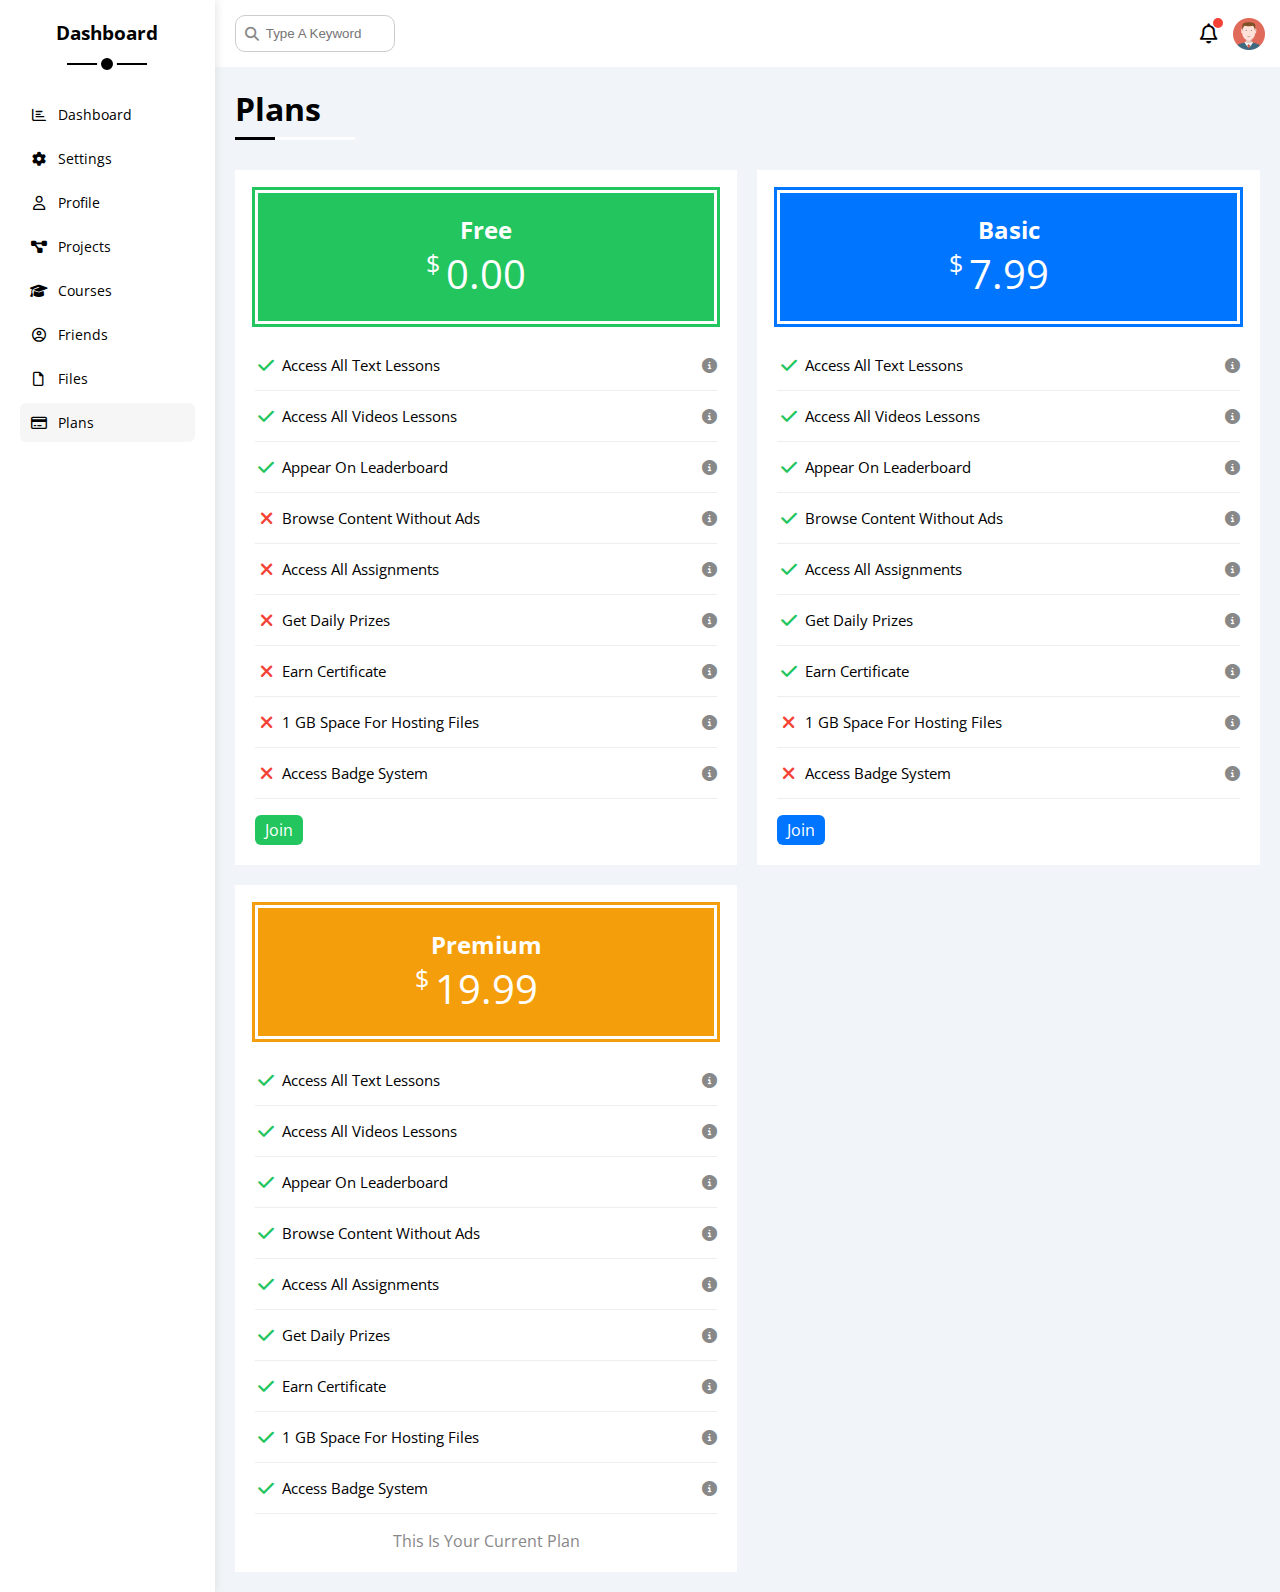
==== plans.html @ 2c880640 "HTML_CSS_JS Dashboard Template" ====
<!DOCTYPE html>
<html lang="en">
  <head>
    <meta charset="UTF-8" />
    <meta http-equiv="X-UA-Compatible" content="IE=edge" />
    <meta name="viewport" content="width=device-width, initial-scale=1.0" />
    <title>Plans</title>
    <link rel="stylesheet" href="css/all.min.css" />
    <link rel="stylesheet" href="css/framework.css" />
    <link rel="stylesheet" href="css/master.css" />
    <link rel="preconnect" href="https://fonts.googleapis.com" />
    <link rel="preconnect" href="https://fonts.gstatic.com" crossorigin />
    <link
      href="https://fonts.googleapis.com/css2?family=Open+Sans:wght@300;500&display=swap"
      rel="stylesheet"
    />
  </head>
  <body>
    <div class="page d-flex">
      <div class="sidebar bg-white p-20 p-relative">
        <h3 class="p-relative txt-c mt-0">Dashboard</h3>
        <ul>
          <li>
            <a
              class="d-flex align-center fs-14 c-black rad-6 p-10"
              href="index.html"
            >
              <i class="fa-regular fa-chart-bar fa-fw"></i>
              <span>Dashboard</span>
            </a>
          </li>
          <li>
            <a
              class="d-flex align-center fs-14 c-black rad-6 p-10"
              href="settings.html"
            >
              <i class="fa-solid fa-gear fa-fw"></i>
              <span>Settings</span>
            </a>
          </li>
          <li>
            <a
              class="d-flex align-center fs-14 c-black rad-6 p-10"
              href="profile.html"
            >
              <i class="fa-regular fa-user fa-fw"></i>
              <span>Profile</span>
            </a>
          </li>
          <li>
            <a
              class="d-flex align-center fs-14 c-black rad-6 p-10"
              href="projects.html"
            >
              <i class="fa-solid fa-diagram-project fa-fw"></i>
              <span>Projects</span>
            </a>
          </li>
          <li>
            <a
              class="d-flex align-center fs-14 c-black rad-6 p-10"
              href="courses.html"
            >
              <i class="fa-solid fa-graduation-cap fa-fw"></i>
              <span>Courses</span>
            </a>
          </li>
          <li>
            <a
              class="d-flex align-center fs-14 c-black rad-6 p-10"
              href="friends.html"
            >
              <i class="fa-regular fa-circle-user fa-fw"></i>
              <span>Friends</span>
            </a>
          </li>
          <li>
            <a
              class="d-flex align-center fs-14 c-black rad-6 p-10"
              href="files.html"
            >
              <i class="fa-regular fa-file fa-fw"></i>
              <span>Files</span>
            </a>
          </li>
          <li>
            <a
              class="active d-flex align-center fs-14 c-black rad-6 p-10"
              href="plans.html"
            >
              <i class="fa-regular fa-credit-card fa-fw"></i>
              <span>Plans</span>
            </a>
          </li>
        </ul>
      </div>
      <div class="content w-full">
        <!-- Start Head -->
        <div class="head bg-white p-15 between-flex">
          <div class="search p-relative">
            <input class="p-10" type="search" placeholder="Type A Keyword" />
          </div>
          <div class="icons d-flex align-center">
            <span class="notification p-relative">
              <i class="fa-regular fa-bell fa-lg"></i>
            </span>
            <img src="imgs/avatar.png" alt="" />
          </div>
        </div>
        <!-- End Head -->
        <h1 class="p-relative">Plans</h1>
        <div class="plans-page d-grid m-20 gap-20">
          <div class="plan green bg-white p-20">
            <div class="top bg-green txt-c p-20">
              <h2 class="m-0 c-white">Free</h2>
              <div class="price c-white"><span>$</span>0.00</div>
            </div>
            <ul>
              <li>
                <i class="fa-solid fa-check fa-fw yes"></i>
                <span>Access All Text Lessons</span>
                <i class="fa-solid fa-circle-info help"></i>
              </li>
              <li>
                <i class="fa-solid fa-check fa-fw yes"></i>
                <span>Access All Videos Lessons</span>
                <i class="fa-solid fa-circle-info help"></i>
              </li>
              <li>
                <i class="fa-solid fa-check fa-fw yes"></i>
                <span>Appear On Leaderboard</span>
                <i class="fa-solid fa-circle-info help"></i>
              </li>
              <li>
                <i class="fa-solid fa-xmark fa-fw"></i>
                <span>Browse Content Without Ads</span>
                <i class="fa-solid fa-circle-info help"></i>
              </li>
              <li>
                <i class="fa-solid fa-xmark fa-fw"></i>
                <span>Access All Assignments</span>
                <i class="fa-solid fa-circle-info help"></i>
              </li>
              <li>
                <i class="fa-solid fa-xmark fa-fw"></i>
                <span>Get Daily Prizes</span>
                <i class="fa-solid fa-circle-info help"></i>
              </li>
              <li>
                <i class="fa-solid fa-xmark fa-fw"></i>
                <span>Earn Certificate</span>
                <i class="fa-solid fa-circle-info help"></i>
              </li>
              <li>
                <i class="fa-solid fa-xmark fa-fw"></i>
                <span>1 GB Space For Hosting Files</span>
                <i class="fa-solid fa-circle-info help"></i>
              </li>
              <li>
                <i class="fa-solid fa-xmark fa-fw"></i>
                <span>Access Badge System</span>
                <i class="fa-solid fa-circle-info help"></i>
              </li>
            </ul>
            <a href="#" class="btn-shape bg-green c-white d-block w-fit"
              >Join</a
            >
          </div>
          <!-- Start Plan -->
          <div class="plan blue bg-white p-20">
            <div class="top bg-blue txt-c p-20">
              <h2 class="m-0 c-white">Basic</h2>
              <div class="price c-white"><span>$</span>7.99</div>
            </div>
            <ul class="list-none p-0">
              <li>
                <i class="fa-solid fa-check fa-fw yes"></i>
                <span>Access All Text Lessons</span>
                <i class="fa-solid fa-circle-info help"></i>
              </li>
              <li>
                <i class="fa-solid fa-check fa-fw yes"></i>
                <span>Access All Videos Lessons</span>
                <i class="fa-solid fa-circle-info help"></i>
              </li>
              <li>
                <i class="fa-solid fa-check fa-fw yes"></i>
                <span>Appear On Leaderboard</span>
                <i class="fa-solid fa-circle-info help"></i>
              </li>
              <li>
                <i class="fa-solid fa-check fa-fw yes"></i>
                <span>Browse Content Without Ads</span>
                <i class="fa-solid fa-circle-info help"></i>
              </li>
              <li>
                <i class="fa-solid fa-check fa-fw yes"></i>
                <span>Access All Assignments</span>
                <i class="fa-solid fa-circle-info help"></i>
              </li>
              <li>
                <i class="fa-solid fa-check fa-fw yes"></i>
                <span>Get Daily Prizes</span>
                <i class="fa-solid fa-circle-info help"></i>
              </li>
              <li>
                <i class="fa-solid fa-check fa-fw yes"></i>
                <span>Earn Certificate</span>
                <i class="fa-solid fa-circle-info help"></i>
              </li>
              <li>
                <i class="fa-solid fa-xmark fa-fw"></i>
                <span>1 GB Space For Hosting Files</span>
                <i class="fa-solid fa-circle-info help"></i>
              </li>
              <li>
                <i class="fa-solid fa-xmark fa-fw"></i>
                <span>Access Badge System</span>
                <i class="fa-solid fa-circle-info help"></i>
              </li>
            </ul>
            <a href="#" class="btn-shape bg-blue c-white d-block w-fit">Join</a>
          </div>
          <!-- End Plan -->
          <!-- Start Plan -->
          <div class="plan orange bg-white p-20">
            <div class="top bg-orange txt-c p-20">
              <h2 class="m-0 c-white">Premium</h2>
              <div class="price c-white"><span>$</span>19.99</div>
            </div>
            <ul class="list-none p-0">
              <li>
                <i class="fa-solid fa-check fa-fw yes"></i>
                <span>Access All Text Lessons</span>
                <i class="fa-solid fa-circle-info help"></i>
              </li>
              <li>
                <i class="fa-solid fa-check fa-fw yes"></i>
                <span>Access All Videos Lessons</span>
                <i class="fa-solid fa-circle-info help"></i>
              </li>
              <li>
                <i class="fa-solid fa-check fa-fw yes"></i>
                <span>Appear On Leaderboard</span>
                <i class="fa-solid fa-circle-info help"></i>
              </li>
              <li>
                <i class="fa-solid fa-check fa-fw yes"></i>
                <span>Browse Content Without Ads</span>
                <i class="fa-solid fa-circle-info help"></i>
              </li>
              <li>
                <i class="fa-solid fa-check fa-fw yes"></i>
                <span>Access All Assignments</span>
                <i class="fa-solid fa-circle-info help"></i>
              </li>
              <li>
                <i class="fa-solid fa-check fa-fw yes"></i>
                <span>Get Daily Prizes</span>
                <i class="fa-solid fa-circle-info help"></i>
              </li>
              <li>
                <i class="fa-solid fa-check fa-fw yes"></i>
                <span>Earn Certificate</span>
                <i class="fa-solid fa-circle-info help"></i>
              </li>
              <li>
                <i class="fa-solid fa-check fa-fw yes"></i>
                <span>1 GB Space For Hosting Files</span>
                <i class="fa-solid fa-circle-info help"></i>
              </li>
              <li>
                <i class="fa-solid fa-check fa-fw yes"></i>
                <span>Access Badge System</span>
                <i class="fa-solid fa-circle-info help"></i>
              </li>
            </ul>
            <p class="c-grey m-0 txt-c">This Is Your Current Plan</p>
          </div>
          <!-- End Plan -->
        </div>
      </div>
    </div>
  </body>
</html>
---- css/framework.css ----
:root {
  --blue-color: #0075ff;
  --blue-alt-color: #0d69d5;
  --orange-color: #f59e0b;
  --green-color: #22c55e;
  --red-color: #f44336;
  --grey-color: #888;
}
/* Start Box */
.d-flex {
  display: flex;
}
.f-wrap {
  flex-wrap: wrap;
}
.align-center {
  align-items: center;
}
.space-between {
  justify-content: space-between;
}
.d-grid {
  display: grid;
}
.gap-20 {
  gap: 20px;
}
.d-block {
  display: block;
}
@media (max-width: 767px) {
  .block-mobile {
    display: block;
  }
  .hide-mobile {
    display: none;
  }
}
/* End Box */
/* Start Padding + Margin */
.p-10 {
  padding: 10px;
}
.p-15 {
  padding: 15px;
}
.p-20 {
  padding: 20px;
}
.pt-10 {
  padding-top: 10px;
}
.pt-15 {
  padding-top: 15px;
}
.pt-20 {
  padding-top: 20px;
}
.pb-10 {
  padding-bottom: 10px;
}
.pb-15 {
  padding-bottom: 15px;
}
.pb-20 {
  padding-bottom: 20px;
}
.pl-15 {
  padding-left: 15px;
}
.m-0 {
  margin: 0;
}
.m-15 {
  margin: 15px;
}
.m-20 {
  margin: 20px;
}
.mt-0 {
  margin-top: 0;
}
.mt-5 {
  margin-top: 5px;
}
.mt-10 {
  margin-top: 10px;
}
.mt-15 {
  margin-top: 15px;
}
.mt-20 {
  margin-top: 20px;
}
.mt-25 {
  margin-top: 25px;
}
.mr-10 {
  margin-right: 10px;
}
.mr-15 {
  margin-right: 15px;
}
.mb-5 {
  margin-bottom: 5px;
}
.mb-10 {
  margin-bottom: 10px;
}
.mb-15 {
  margin-bottom: 15px;
}
.mb-20 {
  margin-bottom: 20px;
}
.mb-25 {
  margin-bottom: 25px;
}
/* End Padding + Margin */
/* Start Color */
.c-black {
  color: black;
}
.c-white {
  color: white;
}
.c-grey {
  color: var(--grey-color);
}
.c-red {
  color: var(--red-color);
}
.c-green {
  color: var(--green-color);
}
.c-blue {
  color: var(--blue-color);
}
.c-orange {
  color: var(--orange-color);
}
.bg-red {
  background-color: var(--red-color);
}
.bg-green {
  background-color: var(--green-color);
}
.bg-blue {
  background-color: var(--blue-color);
}
.bg-orange {
  background-color: var(--orange-color);
}
.bg-white {
  background-color: white;
}
.bg-eee {
  background-color: #eee;
}
/* End Color */
/* Start Position */
.p-relative {
  position: relative;
}
.p-absolute {
  position: absolute;
}
/* End Position */
/* Start Font */
.txt-c {
  text-align: center;
}
.fs-13 {
  font-size: 13px;
}
.fs-14 {
  font-size: 14px;
}
.fs-15 {
  font-size: 15px;
}
.fs-25 {
  font-size: 25px;
}
.fw-bold {
  font-weight: bold;
}
@media (max-width: 767px) {
  .txt-c-mobile {
    text-align: center;
  }
}
/* End Font */
/* Start Border */
.rad-6 {
  border-radius: 6px;
}
.rad-10 {
  border-radius: 10px;
}
.rad-half {
  border-radius: 50%;
}
.b-none {
  border: none;
}
.border-ccc {
  border: 1px solid #ccc;
}
.border-eee {
  border: 1px solid #eee;
}

/* End Border */
/* Start Width + Height */
.w-full {
  width: 100%;
}
.w-100 {
  width: 100px;
}
.w-fit {
  width: fit-content;
}
.h-full {
  height: 100%;
}
.h-100 {
  height: 100px;
}
/* End Width + Height */
/* Start Components */
.center-flex {
  display: flex;
  align-items: center;
  justify-content: center;
}
.between-flex {
  display: flex;
  align-items: center;
  justify-content: space-between;
}
.btn-shape {
  padding: 4px 10px;
  border-radius: 6px;
}
/* End Components */
---- css/master.css ----
:root {
  --blue-color: #0075ff;
  --blue-alt-color: #0d69d5;
  --orange-color: #f59e0b;
  --green-color: #22c55e;
  --red-color: #f44336;
  --grey-color: #888;
}
* {
  box-sizing: border-box;
}
body {
  font-family: "Open Sans", sans-serif;
  margin: 0;
}
*:focus {
  outline: none;
}
a {
  text-decoration: none;
}
ul {
  list-style: none;
  padding: 0;
}
::-webkit-scrollbar {
  width: 15px;
}
::-webkit-scrollbar-track {
  background-color: white;
}
::-webkit-scrollbar-thumb {
  background-color: var(--blue-color);
}
::-webkit-scrollbar-thumb:hover {
  background-color: var(--blue-alt-color);
}
.page {
  background-color: #f1f5f9;
  min-height: 100vh;
}
/* Start Sidebar */
.sidebar {
  width: 250px;
  box-shadow: 0 0 10px #ddd;
}
.sidebar > h3 {
  margin-bottom: 50px;
}
.sidebar > h3::before,
.sidebar > h3::after {
  content: "";
  background-color: black;
  transform: translateX(-50%);
  position: absolute;
  left: 50%;
}
.sidebar > h3::before {
  width: 80px;
  height: 2px;
  bottom: -20px;
}
.sidebar > h3::after {
  bottom: -29px;
  width: 12px;
  height: 12px;
  border-radius: 50%;
  border: 4px solid white;
}
.sidebar ul li a {
  transition: 0.3s;
  margin-bottom: 5px;
}
.sidebar ul li a:hover,
.sidebar ul li a.active {
  background-color: #f6f6f6;
}
.sidebar ul li a span {
  font-size: 14px;
  margin-left: 10px;
}
@media (max-width: 767px) {
  .sidebar {
    width: 58px;
    padding: 10px;
  }
  .sidebar > h3 {
    font-size: 13px;
    margin-bottom: 15px;
  }
  .sidebar > h3::before,
  .sidebar > h3::after {
    display: none;
  }
  .sidebar ul li a span {
    display: none;
  }
}
/* End Sidebar */
/* Start Content */
.content {
  overflow: hidden;
}
.head .search::before {
  font-family: var(--fa-style-family-classic);
  content: "\f002";
  font-weight: 900;
  position: absolute;
  left: 15px;
  top: 50%;
  transform: translateY(-50%);
  font-size: 14px;
  color: var(--grey-color);
}
.head .search input {
  border: 1px solid #ccc;
  border-radius: 10px;
  margin-left: 5px;
  padding-left: 30px;
  width: 160px;
  transition: width 0.3s;
}
.head .search input:focus {
  width: 200px;
}
.head .search input:focus::placeholder {
  opacity: 0;
}
.head .icons .notification::before {
  content: "";
  position: absolute;
  width: 10px;
  height: 10px;
  background-color: var(--red-color);
  border-radius: 50%;
  right: -5px;
  top: -5px;
}
.head .icons img {
  width: 32px;
  height: 32px;
  margin-left: 15px;
}
.page h1 {
  margin: 20px 20px 40px;
}
.page h1::before,
.page h1::after {
  content: "";
  height: 3px;
  position: absolute;
  bottom: -10px;
  left: 0;
}
.page h1::before {
  background-color: white;
  width: 120px;
}
.page h1::after {
  background-color: black;
  width: 40px;
}
.wrapper {
  grid-template-columns: repeat(auto-fill, minmax(450px, 1fr));
  margin-left: 20px;
  margin-right: 20px;
  margin-bottom: 20px;
}
@media (max-width: 767px) {
  .wrapper {
    grid-template-columns: minmax(200px, 1fr);
    margin-left: 10px;
    margin-right: 10px;
    gap: 10px;
  }
}
/* End Content */
/* Start Welcome Widget */
.welcome {
  overflow: hidden;
}
.welcome .intro img {
  width: 200px;
  margin-bottom: -10px;
}
.welcome .avatar {
  width: 64px;
  height: 64px;
  border: 2px solid white;
  border-radius: 50%;
  padding: 2px;
  box-shadow: 0 0 5px #ddd;
  margin-left: 20px;
  margin-top: -32px;
}
.welcome .body {
  border-top: 1px solid #eee;
  border-bottom: 1px solid #eee;
}
.welcome .body > div {
  flex: 1;
}
.welcome .visit {
  margin: 0 15px 15px auto;
  transition: 0.3s;
}
.welcome .visit:hover {
  background-color: var(--blue-alt-color);
}
@media (max-width: 767px) {
  .welcome .intro {
    padding-bottom: 30px;
  }
  .welcome .avatar {
    margin-left: 0;
  }
  .welcome .body > div:not(:last-child) {
    margin-bottom: 20px;
  }
}
/* End Welcome Widget */
/* Start Quick Draft Widget */
.quick-draft textarea {
  resize: none;
  min-height: 180px;
}
.quick-draft .save {
  margin-left: auto;
  transition: 0.3s;
  cursor: pointer;
}
.quick-draft .save:hover {
  background-color: var(--blue-alt-color);
}
/* End Quick Draft Widget */
/* Start Targets */
.targets .target-row .icon {
  width: 80px;
  height: 80px;
  margin-right: 15px;
}
.targets .details {
  flex: 1;
}
.targets .details .progress {
  height: 4px;
}
.targets .details .progress > span {
  position: absolute;
  left: 0;
  top: 0;
  height: 100%;
}
.targets .details .progress > span span {
  position: absolute;
  bottom: 16px;
  right: -16px;
  color: white;
  padding: 2px 5px;
  border-radius: 6px;
  font-size: 13px;
}
.targets .details .progress > span span::after {
  content: "";
  border-color: transparent;
  border-width: 5px;
  border-style: solid;
  position: absolute;
  bottom: -10px;
  left: 50%;
  transform: translateX(-50%);
}
.targets .details .progress > .blue span::after {
  border-top-color: var(--blue-color);
}
.targets .details .progress > .orange span::after {
  border-top-color: var(--orange-color);
}
.targets .details .progress > .green span::after {
  border-top-color: var(--green-color);
}
.blue .icon,
.blue .progress {
  background-color: rgb(0 117 255 / 20%);
}
.orange .icon,
.orange .progress {
  background-color: rgb(245 158 11 / 20%);
}
.green .icon,
.green .progress {
  background-color: rgb(34 197 94 / 20%);
}
/* End Targets */
/* Start Tickets */
.tickets .box {
  border: 1px solid #ccc;
  width: calc(50% - 10px);
}
@media (max-width: 767px) {
  .tickets .box {
    width: 100%;
  }
}
/* End Tickets */
/* Start Latest News */
.latest-news .news-row:not(:last-of-type) {
  margin-bottom: 20px;
  padding-bottom: 20px;
  border-bottom: 1px solid #eee;
}
.latest-news .news-row img {
  width: 100px;
  border-radius: 6px;
  margin-right: 15px;
}
.latest-news .info {
  flex-grow: 1;
}
.latest-news .info h3 {
  margin: 0 0 6px;
  font-size: 16px;
}
@media (max-width: 767px) {
  .latest-news .news-row {
    display: block;
  }
  .latest-news .news-row .label {
    margin: 10px auto;
    width: fit-content;
  }
}
/* End Latest News */
/* Start Tasks */
.tasks .task-row:not(:last-of-type) {
  margin-bottom: 15px;
  padding-bottom: 15px;
  border-bottom: 1px solid #eee;
}
.tasks .info {
  flex-grow: 1;
}
.tasks .done {
  opacity: 0.3;
}
.tasks .done h3,
.tasks .done p {
  text-decoration: line-through;
}
.tasks .delete {
  cursor: pointer;
  transition: 0.3s;
}
.tasks .delete:hover {
  color: var(--red-color);
}
/* End Tasks */
/* Start Latest Uploads */
.latest-uploads ul li:not(:last-child) {
  border-bottom: 1px solid #eee;
}
.latest-uploads ul li img {
  width: 40px;
  height: 40px;
}
/* End Latest Uploads */
/* Start Last Project */
.last-project ul::before {
  content: "";
  position: absolute;
  left: 11px;
  width: 2px;
  height: 100%;
  background-color: var(--blue-color);
}
.last-project ul li::before {
  content: "";
  width: 20px;
  height: 20px;
  display: block;
  border-radius: 50%;
  background-color: white;
  border: 2px solid white;
  outline: 2px solid var(--blue-color);
  margin-right: 15px;
  z-index: 1;
}
.last-project ul li.done::before {
  background-color: var(--blue-color);
}
.last-project ul li.current::before {
  animation: change-color 0.8s infinite alternate;
}
.last-project .launch-icon {
  position: absolute;
  width: 160px;
  right: 0;
  bottom: 0;
  opacity: 0.1;
}
/* End Last Project */
/* Start Reminders */
.reminders ul li .key {
  width: 15px;
  height: 15px;
}
.reminders ul li > .blue {
  border-left: 2px solid var(--blue-color);
}
.reminders ul li > .green {
  border-left: 2px solid var(--green-color);
}
.reminders ul li > .orange {
  border-left: 2px solid var(--orange-color);
}
.reminders ul li > .red {
  border-left: 2px solid var(--red-color);
}
/* End Reminders */
/* Start Latest Post */
.latest-post .avatar {
  width: 48px;
  height: 48px;
}
.latest-post .post-content {
  text-transform: capitalize;
  line-height: 1.8;
  border-top: 1px solid #eee;
  border-bottom: 1px solid #eee;
  min-height: 140px;
}
/* End Latest Post */
/* Start Social Media */
.social-media .box {
  padding-left: 70px;
}
.social-media .box i {
  position: absolute;
  left: 0;
  top: 0;
  width: 52px;
  transition: 0.3s;
}
.social-media .box i:hover {
  transform: rotate(5deg);
}
.social-media .twitter {
  background-color: rgb(29 161 242 / 20%);
  color: #1da1f2;
}
.social-media .twitter i,
.social-media .twitter a {
  background-color: #1da1f2;
}
.social-media .facebook {
  background-color: rgb(24 119 242 / 20%);
  color: #1da1f2;
}
.social-media .facebook i,
.social-media .facebook a {
  background-color: #1877f2;
}
.social-media .youtube {
  background-color: rgb(255 0 0 / 20%);
  color: #ff0000;
}
.social-media .youtube i,
.social-media .youtube a {
  background-color: #ff0000;
}
.social-media .linkedin {
  background-color: rgb(0 119 181 / 20%);
  color: #0077b5;
}
.social-media .linkedin i,
.social-media .linkedin a {
  background-color: #0077b5;
}
/* End Social Media */
/* Start Projects Table */
.projects .responsive-table {
  overflow-x: auto;
}
.projects table {
  min-width: 1000px;
  border-spacing: 0;
}
.projects thead td {
  background-color: #eee;
  font-weight: bold;
}
.projects table td {
  padding: 15px;
}
.projects tbody td {
  border-bottom: 1px solid #eee;
  border-left: 1px solid #eee;
  transition: 0.3s;
}
.projects table tbody tr td:last-child {
  border-right: 1px solid #eee;
}
.projects tbody tr:hover td {
  background-color: #faf7f7;
}
.projects table img {
  width: 32px;
  height: 32px;
  border-radius: 50%;
  padding: 2px;
  background-color: white;
}
.projects table img:not(:first-child) {
  margin-left: -20px;
}
.projects table .label {
  font-size: 13px;
}
/* End Projects Table */
/* Start Settings */
.settings-page {
  grid-template-columns: repeat(auto-fill, minmax(500px, 1fr));
}
@media (max-width: 767px) {
  .settings-page {
    grid-template-columns: minmax(100px, 1fr);
    margin-left: 10px;
    margin-right: 10px;
    gap: 10px;
  }
}
.settings-page .close-message {
  border: 1px solid #ccc;
  resize: none;
  min-height: 150px;
}
.settings-page .email {
  display: inline-flex;
  width: calc(100% - 80px);
}
.settings-page .sec-box {
  padding-bottom: 15px;
}
.settings-page .sec-box:not(:last-of-type) {
  border-bottom: 1px solid #eee;
}
.settings-page .sec-box .button {
  transition: 0.3s;
}
.settings-page .sec-box .button:hover {
  background-color: var(--blue-alt-color);
}
.settings-page .social-boxes i {
  width: 40px;
  height: 40px;
  background-color: #f6f6f6;
  border: 1px solid #ddd;
  border-right: none;
  border-radius: 6px 0 0 6px;
  transition: 0.3s;
}
.settings-page .social-boxes input {
  height: 40px;
  background-color: #f6f6f6;
  border: 1px solid #ddd;
  padding-left: 10px;
  border-radius: 0 6px 6px 0;
}
.settings-page .social-boxes > div:focus-within i {
  color: black;
}
.widgets-control .control input[type="checkbox"] {
  -webkit-appearance: none;
  appearance: none;
}
.widgets-control .control label {
  padding-left: 30px;
  cursor: pointer;
  position: relative;
}
.widgets-control .control label::before,
.widgets-control .control label::after {
  position: absolute;
  left: 0;
  top: 50%;
  margin-top: -9px;
  border-radius: 4px;
}
.widgets-control .control label::before {
  content: "";
  width: 14px;
  height: 14px;
  border: 2px solid var(--grey-color);
}
.widgets-control .control label:hover::before {
  border-color: var(--blue-alt-color);
}
.widgets-control .control label::after {
  font-family: var(--fa-style-family-classic);
  content: "\f00c";
  font-weight: 900;
  background-color: var(--blue-color);
  color: white;
  font-size: 12px;
  width: 18px;
  height: 18px;
  display: flex;
  justify-content: center;
  align-items: center;
  transform: scale(0) rotate(360deg);
  transition: 0.3s;
}
.widgets-control .control input[type="checkbox"]:checked + label::after {
  transform: scale(1);
}
.backup-control input[type="radio"] {
  -webkit-appearance: none;
  appearance: none;
}
.backup-control .date label {
  padding-left: 30px;
  cursor: pointer;
  position: relative;
}
.backup-control .date label::before {
  content: "";
  position: absolute;
  top: 50%;
  left: 0;
  margin-top: -11px;
  width: 18px;
  height: 18px;
  border: 2px solid var(--grey-color);
  border-radius: 50%;
}
.backup-control .date label::after {
  content: "";
  position: absolute;
  left: 5px;
  top: 5px;
  width: 12px;
  height: 12px;
  background: var(--blue-color);
  border-radius: 50%;
  transition: 0.3s;
  transform: scale(0);
}
.backup-control .date input[type="radio"]:checked + label::before {
  border-color: var(--blue-color);
}
.backup-control .date input[type="radio"]:checked + label::after {
  transform: scale(1);
}
.backup-control .servers {
  border-top: 1px solid #eee;
  padding-top: 20px;
}
@media (max-width: 767px) {
  .backup-control .servers {
    flex-wrap: wrap;
  }
}
.backup-control .servers .server {
  border: 2px solid #eee;
  position: relative;
}
.backup-control .servers .server label {
  cursor: pointer;
}
.backup-control .servers input[type="radio"]:checked + .server {
  border-color: var(--blue-color);
  color: var(--blue-color);
}
.toggle-checkbox {
  -webkit-appearance: none;
  appearance: none;
  display: none;
}
.toggle-switch {
  background-color: #ccc;
  width: 78px;
  height: 32px;
  border-radius: 16px;
  position: relative;
  transition: 0.3s;
  cursor: pointer;
}
.toggle-switch::before {
  font-family: var(--fa-style-family-classic);
  content: "\f00d";
  font-weight: 900;
  background-color: white;
  width: 24px;
  height: 24px;
  position: absolute;
  border-radius: 50%;
  top: 4px;
  left: 4px;
  display: flex;
  justify-content: center;
  align-items: center;
  color: #aaa;
  transition: 0.3s;
}
.toggle-checkbox:checked + .toggle-switch {
  background-color: var(--blue-color);
}
.toggle-checkbox:checked + .toggle-switch::before {
  content: "\f00c";
  left: 50px;
  color: var(--blue-color);
}
.settings-page :disabled {
  cursor: no-drop;
  background-color: #f0f4f8;
  color: #bbb;
}
/* End Settings */
/* Start Profile Page */
@media (max-width: 767px) {
  .profile-page .overview {
    flex-direction: column;
  }
}
.profile-page .avatar-box {
  width: 300px;
}
@media (min-width: 768px) {
  .profile-page .avatar-box {
    border-right: 1px solid #eee;
  }
}
.profile-page .avatar-box > img {
  width: 120px;
  height: 120px;
}
.profile-page .avatar-box .level {
  height: 6px;
  overflow: hidden;
  margin: auto;
  width: 70%;
}
.profile-page .avatar-box .level span {
  position: absolute;
  left: 0;
  top: 0;
  height: 100%;
  background-color: var(--blue-color);
  border-radius: 6px;
}
.profile-page .info-box .box {
  flex-wrap: wrap;
  border-bottom: 1px solid #eee;
  transition: 0.3s;
}
.profile-page .info-box .box:hover {
  background-color: #f9f9f9;
}
.profile-page .info-box .box > div {
  min-width: 250px;
  padding: 10px 0 0;
}
.profile-page .info-box h4 {
  font-weight: normal;
}
/* Start Training Code */
.profile-page .info-box .toggle-switch {
  height: 20px;
}
@media (max-width: 767px) {
  .profile-page .info-box .toggle-switch {
    margin: auto;
  }
}
.profile-page .info-box .toggle-switch::before {
  width: 12px;
  height: 12px;
  font-size: 8px;
}
.profile-page .info-box .toggle-checkbox:checked + .toggle-switch::before {
  left: 62px;
}
/* End Training Code */
@media (max-width: 767px) {
  .profile-page .other-data {
    flex-direction: column;
  }
}
.profile-page .skills-card {
  flex-grow: 1;
}
.profile-page .skills-card ul li {
  padding: 15px 0;
}
.profile-page .skills-card ul li:not(:last-child) {
  border-bottom: 1px solid #eee;
}
.profile-page .skills-card ul li span {
  display: inline-flex;
  padding: 4px 10px;
  background-color: #eee;
  border-radius: 6px;
  font-size: 14px;
}
.profile-page .skills-card ul li span:not(:last-child) {
  margin-right: 5px;
}
.profile-page .activities {
  flex-grow: 2;
}
.profile-page .activity:not(:last-of-type) {
  border-bottom: 1px solid #eee;
  padding-bottom: 20px;
  margin-bottom: 20px;
}
.profile-page .activity img {
  width: 64px;
  height: 64px;
  margin-right: 10px;
}
@media (min-width: 768px) {
  .profile-page .activity .date {
    margin-left: auto;
    text-align: right;
  }
}
@media (max-width: 767px) {
  .profile-page .activity {
    flex-direction: column;
  }
  .profile-page .activity img {
    margin-right: 0;
    margin-bottom: 15px;
  }
  .profile-page .activity .date {
    margin-top: 15px;
  }
}
/* End Profile Page */
/* Start Projects Page */
.projects-page {
  grid-template-columns: repeat(auto-fill, minmax(500px, 1fr));
}
@media (max-width: 767px) {
  .projects-page {
    grid-template-columns: minmax(200px, 1fr);
    margin-left: 10px;
    margin-right: 10px;
    gap: 10px;
  }
}
.projects-page .project .date {
  position: absolute;
  right: 10px;
  top: 10px;
}
.projects-page .project h4 {
  font-weight: normal;
}
.projects-page .project .team {
  position: relative;
  min-height: 80px;
}
.projects-page .project .team a {
  position: absolute;
  left: 0;
  bottom: 0;
}
.projects-page .project .team a:nth-child(2) {
  left: 25px;
}
.projects-page .project .team a:nth-child(3) {
  left: 50px;
}
.projects-page .project .team a:nth-child(4) {
  left: 75px;
}
.projects-page .project .team a:nth-child(5) {
  left: 100px;
}
.projects-page .project .team a:hover {
  z-index: 1000;
}
.projects-page .project .team img {
  width: 40px;
  height: 40px;
  border-radius: 50%;
  border: 2px solid white;
}
.projects-page .project .do {
  justify-content: flex-end;
  border-top: 1px solid #eee;
  padding-top: 15px;
  margin-top: 15px;
}
@media (max-width: 767px) {
  .projects-page .project .do {
    flex-direction: column;
  }
}
.projects-page .project .do span {
  padding: 3px 8px;
  margin-left: 5px;
  width: fit-content;
}
@media (max-width: 767px) {
  .projects-page .project .do span:not(:last-child) {
    margin-bottom: 15px;
  }
}
.projects-page .project .info {
  border-top: 1px solid #eee;
  margin-top: 15px;
  padding-top: 15px;
}
@media (max-width: 767px) {
  .projects-page .project .info {
    flex-direction: column;
  }
}
.projects-page .project .prog {
  height: 8px;
  width: 260px;
  position: relative;
  border-radius: 6px;
}
@media (max-width: 767px) {
  .projects-page .project .prog {
    margin-bottom: 15px;
  }
}
.projects-page .project .prog span {
  position: absolute;
  left: 0;
  top: 0;
  height: 100%;
  border-radius: 6px;
}
/* End Projects Page */
/* Start Courses Page */
.courses-page {
  grid-template-columns: repeat(auto-fill, minmax(300px, 1fr));
}
@media (max-width: 767px) {
  .courses-page {
    grid-template-columns: minmax(200px, 1fr);
    margin-left: 10px;
    margin-right: 10px;
    gap: 10px;
  }
}
.courses-page .course {
  overflow: hidden;
}
.courses-page .course .cover {
  max-width: 100%;
}
.courses-page .course .instructor {
  position: absolute;
  width: 64px;
  height: 64px;
  border-radius: 50%;
  top: 20px;
  left: 20px;
  border: 2px solid white;
}
.courses-page .course .description {
  line-height: 1.6;
}
.courses-page .course .info {
  border-top: 1px solid #eee;
  font-size: 13px;
}
.courses-page .course .info .title {
  position: absolute;
  top: -13px;
  left: 50%;
  transform: translateX(-50%);
  font-size: 13px;
}
/* End Courses Page */
/* Start Friends Page */
.friends-page {
  grid-template-columns: repeat(auto-fill, minmax(300px, 1fr));
}
@media (max-width: 767px) {
  .friends-page {
    grid-template-columns: minmax(200px, 1fr);
    margin-left: 10px;
    margin-right: 10px;
    gap: 10px;
  }
}
.friends-page .contact {
  position: absolute;
  left: 10px;
  top: 10px;
}
.friends-page .contact i {
  background-color: #eee;
  padding: 10px;
  border-radius: 50%;
  color: #666;
  font-size: 13px;
  cursor: pointer;
  transition: 0.3s;
}
.friends-page .contact i:hover {
  background-color: var(--blue-color);
  color: white;
}
.friends-page .friend .icons {
  border-top: 1px solid #eee;
  border-bottom: 1px solid #eee;
  margin-top: 15px;
  margin-bottom: 15px;
  padding-top: 15px;
  padding-bottom: 15px;
}
.friends-page .friend .icons i {
  margin-right: 5px;
}
.friends-page .friend .icons .vip {
  position: absolute;
  right: 0;
  top: 50%;
  transform: translateY(-50%);
  font-size: 40px;
  opacity: 0.2;
}
/* End Friends Page */
/* Start Files Page */
.files-page {
  flex-direction: row-reverse;
  align-items: flex-start;
}
@media (max-width: 767px) {
  .files-page {
    flex-direction: column;
    align-items: normal;
  }
}
.files-page .files-stats {
  min-width: 260px;
}
.files-page .files-stats .icon {
  width: 40px;
  height: 40px;
  margin-right: 10px;
}
.files-page .files-stats .size {
  margin-left: auto;
}
.files-page .files-stats .blue {
  background-color: rgb(0 117 255 / 20%);
}
.files-page .files-stats .green {
  background-color: rgb(34 197 94 / 20%);
}
.files-page .files-stats .red {
  background-color: rgb(244 67 54 / 20%);
}
.files-page .files-stats .orange {
  background-color: rgb(245 158 11 / 20%);
}
.files-page .files-stats .upload {
  margin: 15px auto 0;
  padding: 10px 15px;
  transition: 0.3s;
}
.files-page .files-stats .upload:hover {
  background-color: var(--blue-alt-color);
}
.files-page .files-stats .upload:hover i {
  animation: go-up 0.8s infinite;
}
.files-page .files-content {
  flex: 1;
  grid-template-columns: repeat(auto-fill, minmax(200px, 1fr));
}
.files-page .files-content img {
  width: 64px;
  height: 64px;
  transition: 0.3s;
}
.files-page .files-content .file:hover img {
  transform: rotate(5deg);
}
.files-page .files-content .info {
  border-top: 1px solid #eee;
}
/* End Files Page */
/* Start Plans Page */
.plans-page {
  grid-template-columns: repeat(auto-fill, minmax(450px, 1fr));
}
@media (max-width: 767px) {
  .plans-page {
    grid-template-columns: minmax(250px, 1fr);
    margin-left: 10px;
    margin-right: 10px;
    gap: 10px;
  }
}
.plans-page .plan .top {
  border: 3px solid white;
  outline: 3px solid transparent;
}
.plans-page .plan.green .top {
  outline-color: var(--green-color);
}
.plans-page .plan.blue .top {
  outline-color: var(--blue-color);
}
.plans-page .plan.orange .top {
  outline-color: var(--orange-color);
}
.plans-page .plan .price {
  position: relative;
  font-size: 40px;
  width: fit-content;
  margin: auto;
}
.plans-page .plan .price span {
  position: absolute;
  left: -20px;
  top: 0;
  font-size: 25px;
}
.plans-page .plan ul li {
  padding: 15px 0;
  display: flex;
  align-items: center;
  font-size: 15px;
  border-bottom: 1px solid #eee;
}
.plans-page .plan ul li .yes {
  color: var(--green-color);
}
.plans-page .plan ul li i:not(.yes, .help) {
  color: var(--red-color);
}
.plans-page .plan ul li i:first-child {
  font-size: 18px;
  margin-right: 5px;
}
.plans-page .plan ul li .help {
  color: var(--grey-color);
  margin-left: auto;
  cursor: pointer;
}
/* End Plans Page */
/* Start Animation */
@keyframes change-color {
  from {
    background-color: var(--blue-color);
  }
  to {
    background-color: white;
  }
}
@keyframes go-up {
  0%,
  100% {
    transform: translateY(0);
  }
  50% {
    transform: translateY(-5px);
  }
}
/* End Animation */
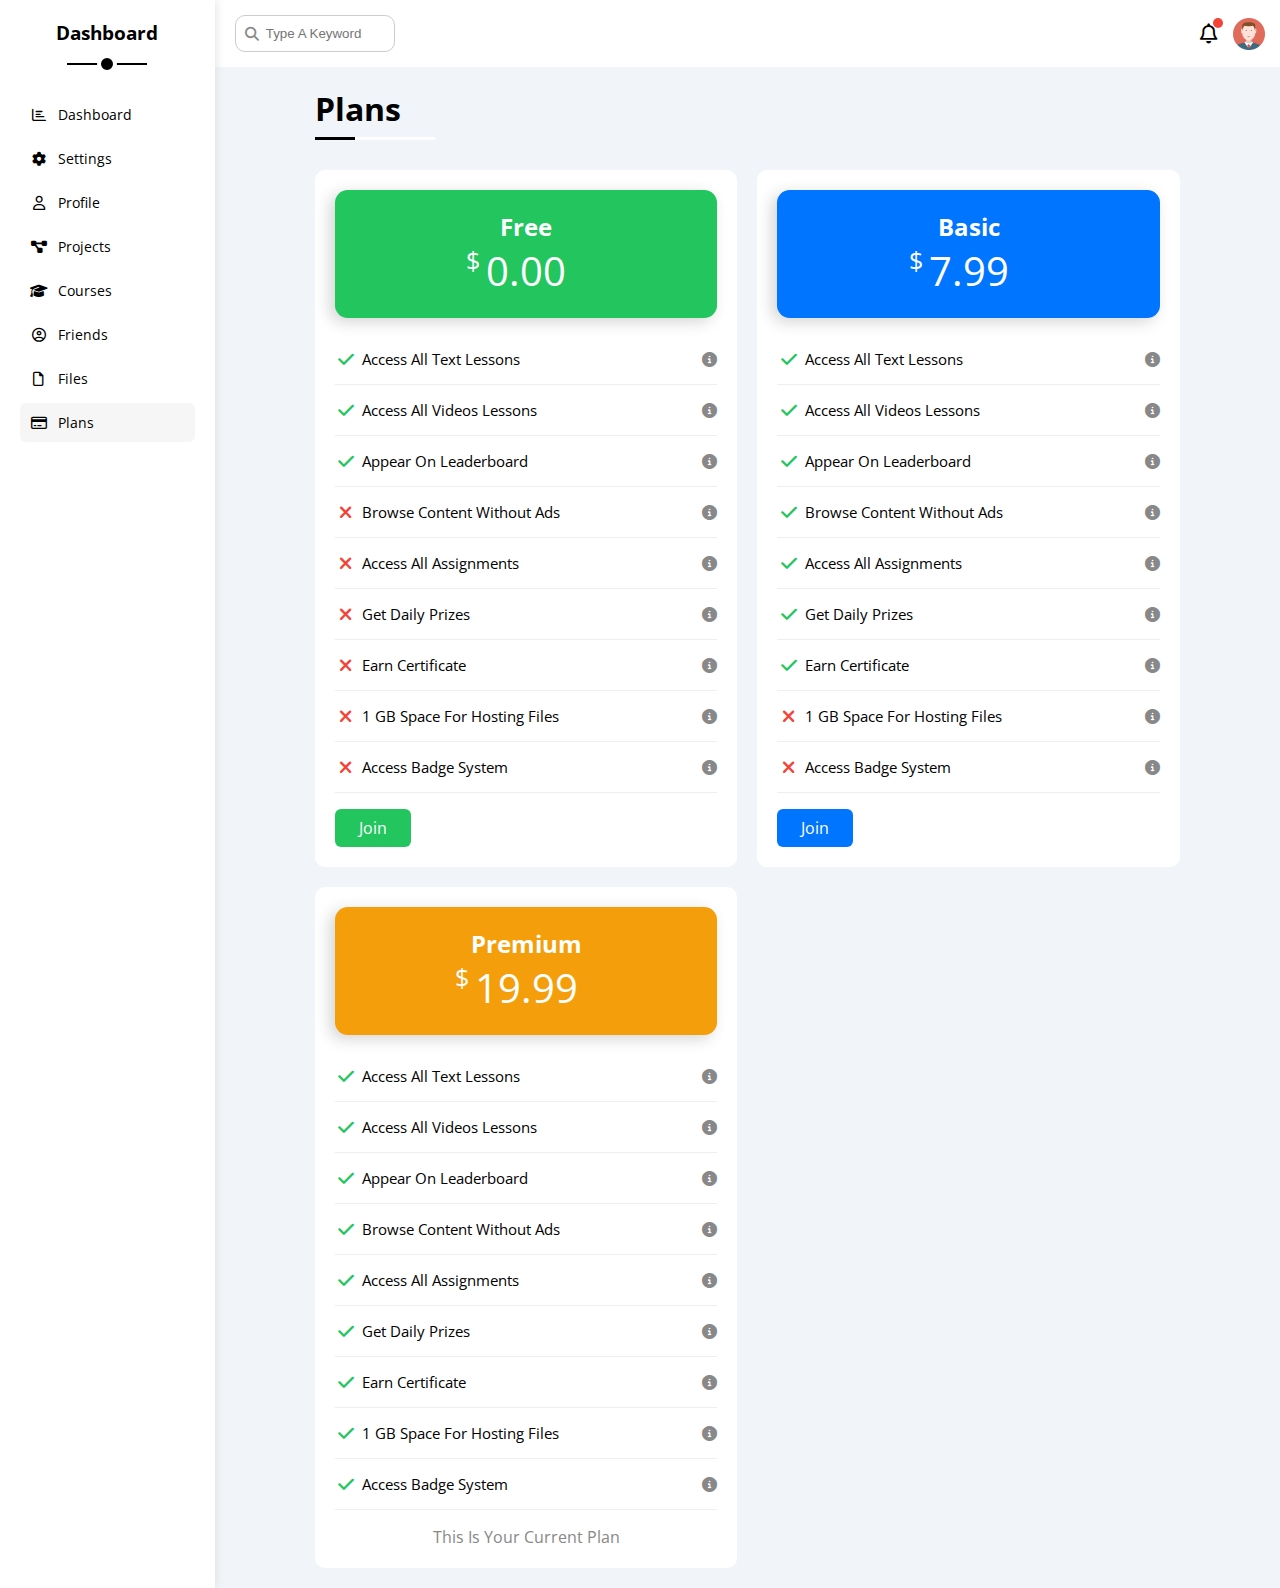
==== commit 915a5f8a: "Final Project" ====
--- a/plans.html
+++ b/plans.html
@@ -108,176 +108,180 @@
           </div>
         </div>
         <!-- End Head -->
-        <h1 class="p-relative">Plans</h1>
-        <div class="plans-page d-grid m-20 gap-20">
-          <div class="plan green bg-white p-20">
-            <div class="top bg-green txt-c p-20">
-              <h2 class="m-0 c-white">Free</h2>
-              <div class="price c-white"><span>$</span>0.00</div>
+        <div class="w-container">
+          <h1 class="p-relative">Plans</h1>
+          <div class="plans-page d-grid m-20 gap-20">
+            <div class="plan green bg-white p-20 rad-10">
+              <div class="top bg-green txt-c p-20">
+                <h2 class="m-0 c-white">Free</h2>
+                <div class="price c-white"><span>$</span>0.00</div>
+              </div>
+              <ul>
+                <li>
+                  <i class="fa-solid fa-check fa-fw yes"></i>
+                  <span>Access All Text Lessons</span>
+                  <i class="fa-solid fa-circle-info help"></i>
+                </li>
+                <li>
+                  <i class="fa-solid fa-check fa-fw yes"></i>
+                  <span>Access All Videos Lessons</span>
+                  <i class="fa-solid fa-circle-info help"></i>
+                </li>
+                <li>
+                  <i class="fa-solid fa-check fa-fw yes"></i>
+                  <span>Appear On Leaderboard</span>
+                  <i class="fa-solid fa-circle-info help"></i>
+                </li>
+                <li>
+                  <i class="fa-solid fa-xmark fa-fw"></i>
+                  <span>Browse Content Without Ads</span>
+                  <i class="fa-solid fa-circle-info help"></i>
+                </li>
+                <li>
+                  <i class="fa-solid fa-xmark fa-fw"></i>
+                  <span>Access All Assignments</span>
+                  <i class="fa-solid fa-circle-info help"></i>
+                </li>
+                <li>
+                  <i class="fa-solid fa-xmark fa-fw"></i>
+                  <span>Get Daily Prizes</span>
+                  <i class="fa-solid fa-circle-info help"></i>
+                </li>
+                <li>
+                  <i class="fa-solid fa-xmark fa-fw"></i>
+                  <span>Earn Certificate</span>
+                  <i class="fa-solid fa-circle-info help"></i>
+                </li>
+                <li>
+                  <i class="fa-solid fa-xmark fa-fw"></i>
+                  <span>1 GB Space For Hosting Files</span>
+                  <i class="fa-solid fa-circle-info help"></i>
+                </li>
+                <li>
+                  <i class="fa-solid fa-xmark fa-fw"></i>
+                  <span>Access Badge System</span>
+                  <i class="fa-solid fa-circle-info help"></i>
+                </li>
+              </ul>
+              <a href="#" class="btn-shape bg-green c-white d-block w-fit"
+                >Join</a
+              >
             </div>
-            <ul>
-              <li>
-                <i class="fa-solid fa-check fa-fw yes"></i>
-                <span>Access All Text Lessons</span>
-                <i class="fa-solid fa-circle-info help"></i>
-              </li>
-              <li>
-                <i class="fa-solid fa-check fa-fw yes"></i>
-                <span>Access All Videos Lessons</span>
-                <i class="fa-solid fa-circle-info help"></i>
-              </li>
-              <li>
-                <i class="fa-solid fa-check fa-fw yes"></i>
-                <span>Appear On Leaderboard</span>
-                <i class="fa-solid fa-circle-info help"></i>
-              </li>
-              <li>
-                <i class="fa-solid fa-xmark fa-fw"></i>
-                <span>Browse Content Without Ads</span>
-                <i class="fa-solid fa-circle-info help"></i>
-              </li>
-              <li>
-                <i class="fa-solid fa-xmark fa-fw"></i>
-                <span>Access All Assignments</span>
-                <i class="fa-solid fa-circle-info help"></i>
-              </li>
-              <li>
-                <i class="fa-solid fa-xmark fa-fw"></i>
-                <span>Get Daily Prizes</span>
-                <i class="fa-solid fa-circle-info help"></i>
-              </li>
-              <li>
-                <i class="fa-solid fa-xmark fa-fw"></i>
-                <span>Earn Certificate</span>
-                <i class="fa-solid fa-circle-info help"></i>
-              </li>
-              <li>
-                <i class="fa-solid fa-xmark fa-fw"></i>
-                <span>1 GB Space For Hosting Files</span>
-                <i class="fa-solid fa-circle-info help"></i>
-              </li>
-              <li>
-                <i class="fa-solid fa-xmark fa-fw"></i>
-                <span>Access Badge System</span>
-                <i class="fa-solid fa-circle-info help"></i>
-              </li>
-            </ul>
-            <a href="#" class="btn-shape bg-green c-white d-block w-fit"
-              >Join</a
-            >
+            <!-- Start Plan -->
+            <div class="plan blue bg-white p-20 rad-10">
+              <div class="top bg-blue txt-c p-20">
+                <h2 class="m-0 c-white">Basic</h2>
+                <div class="price c-white"><span>$</span>7.99</div>
+              </div>
+              <ul class="list-none p-0">
+                <li>
+                  <i class="fa-solid fa-check fa-fw yes"></i>
+                  <span>Access All Text Lessons</span>
+                  <i class="fa-solid fa-circle-info help"></i>
+                </li>
+                <li>
+                  <i class="fa-solid fa-check fa-fw yes"></i>
+                  <span>Access All Videos Lessons</span>
+                  <i class="fa-solid fa-circle-info help"></i>
+                </li>
+                <li>
+                  <i class="fa-solid fa-check fa-fw yes"></i>
+                  <span>Appear On Leaderboard</span>
+                  <i class="fa-solid fa-circle-info help"></i>
+                </li>
+                <li>
+                  <i class="fa-solid fa-check fa-fw yes"></i>
+                  <span>Browse Content Without Ads</span>
+                  <i class="fa-solid fa-circle-info help"></i>
+                </li>
+                <li>
+                  <i class="fa-solid fa-check fa-fw yes"></i>
+                  <span>Access All Assignments</span>
+                  <i class="fa-solid fa-circle-info help"></i>
+                </li>
+                <li>
+                  <i class="fa-solid fa-check fa-fw yes"></i>
+                  <span>Get Daily Prizes</span>
+                  <i class="fa-solid fa-circle-info help"></i>
+                </li>
+                <li>
+                  <i class="fa-solid fa-check fa-fw yes"></i>
+                  <span>Earn Certificate</span>
+                  <i class="fa-solid fa-circle-info help"></i>
+                </li>
+                <li>
+                  <i class="fa-solid fa-xmark fa-fw"></i>
+                  <span>1 GB Space For Hosting Files</span>
+                  <i class="fa-solid fa-circle-info help"></i>
+                </li>
+                <li>
+                  <i class="fa-solid fa-xmark fa-fw"></i>
+                  <span>Access Badge System</span>
+                  <i class="fa-solid fa-circle-info help"></i>
+                </li>
+              </ul>
+              <a href="#" class="btn-shape bg-blue c-white d-block w-fit"
+                >Join</a
+              >
+            </div>
+            <!-- End Plan -->
+            <!-- Start Plan -->
+            <div class="plan orange bg-white p-20 rad-10">
+              <div class="top bg-orange txt-c p-20">
+                <h2 class="m-0 c-white">Premium</h2>
+                <div class="price c-white"><span>$</span>19.99</div>
+              </div>
+              <ul class="list-none p-0">
+                <li>
+                  <i class="fa-solid fa-check fa-fw yes"></i>
+                  <span>Access All Text Lessons</span>
+                  <i class="fa-solid fa-circle-info help"></i>
+                </li>
+                <li>
+                  <i class="fa-solid fa-check fa-fw yes"></i>
+                  <span>Access All Videos Lessons</span>
+                  <i class="fa-solid fa-circle-info help"></i>
+                </li>
+                <li>
+                  <i class="fa-solid fa-check fa-fw yes"></i>
+                  <span>Appear On Leaderboard</span>
+                  <i class="fa-solid fa-circle-info help"></i>
+                </li>
+                <li>
+                  <i class="fa-solid fa-check fa-fw yes"></i>
+                  <span>Browse Content Without Ads</span>
+                  <i class="fa-solid fa-circle-info help"></i>
+                </li>
+                <li>
+                  <i class="fa-solid fa-check fa-fw yes"></i>
+                  <span>Access All Assignments</span>
+                  <i class="fa-solid fa-circle-info help"></i>
+                </li>
+                <li>
+                  <i class="fa-solid fa-check fa-fw yes"></i>
+                  <span>Get Daily Prizes</span>
+                  <i class="fa-solid fa-circle-info help"></i>
+                </li>
+                <li>
+                  <i class="fa-solid fa-check fa-fw yes"></i>
+                  <span>Earn Certificate</span>
+                  <i class="fa-solid fa-circle-info help"></i>
+                </li>
+                <li>
+                  <i class="fa-solid fa-check fa-fw yes"></i>
+                  <span>1 GB Space For Hosting Files</span>
+                  <i class="fa-solid fa-circle-info help"></i>
+                </li>
+                <li>
+                  <i class="fa-solid fa-check fa-fw yes"></i>
+                  <span>Access Badge System</span>
+                  <i class="fa-solid fa-circle-info help"></i>
+                </li>
+              </ul>
+              <p class="c-grey m-0 txt-c">This Is Your Current Plan</p>
+            </div>
+            <!-- End Plan -->
           </div>
-          <!-- Start Plan -->
-          <div class="plan blue bg-white p-20">
-            <div class="top bg-blue txt-c p-20">
-              <h2 class="m-0 c-white">Basic</h2>
-              <div class="price c-white"><span>$</span>7.99</div>
-            </div>
-            <ul class="list-none p-0">
-              <li>
-                <i class="fa-solid fa-check fa-fw yes"></i>
-                <span>Access All Text Lessons</span>
-                <i class="fa-solid fa-circle-info help"></i>
-              </li>
-              <li>
-                <i class="fa-solid fa-check fa-fw yes"></i>
-                <span>Access All Videos Lessons</span>
-                <i class="fa-solid fa-circle-info help"></i>
-              </li>
-              <li>
-                <i class="fa-solid fa-check fa-fw yes"></i>
-                <span>Appear On Leaderboard</span>
-                <i class="fa-solid fa-circle-info help"></i>
-              </li>
-              <li>
-                <i class="fa-solid fa-check fa-fw yes"></i>
-                <span>Browse Content Without Ads</span>
-                <i class="fa-solid fa-circle-info help"></i>
-              </li>
-              <li>
-                <i class="fa-solid fa-check fa-fw yes"></i>
-                <span>Access All Assignments</span>
-                <i class="fa-solid fa-circle-info help"></i>
-              </li>
-              <li>
-                <i class="fa-solid fa-check fa-fw yes"></i>
-                <span>Get Daily Prizes</span>
-                <i class="fa-solid fa-circle-info help"></i>
-              </li>
-              <li>
-                <i class="fa-solid fa-check fa-fw yes"></i>
-                <span>Earn Certificate</span>
-                <i class="fa-solid fa-circle-info help"></i>
-              </li>
-              <li>
-                <i class="fa-solid fa-xmark fa-fw"></i>
-                <span>1 GB Space For Hosting Files</span>
-                <i class="fa-solid fa-circle-info help"></i>
-              </li>
-              <li>
-                <i class="fa-solid fa-xmark fa-fw"></i>
-                <span>Access Badge System</span>
-                <i class="fa-solid fa-circle-info help"></i>
-              </li>
-            </ul>
-            <a href="#" class="btn-shape bg-blue c-white d-block w-fit">Join</a>
-          </div>
-          <!-- End Plan -->
-          <!-- Start Plan -->
-          <div class="plan orange bg-white p-20">
-            <div class="top bg-orange txt-c p-20">
-              <h2 class="m-0 c-white">Premium</h2>
-              <div class="price c-white"><span>$</span>19.99</div>
-            </div>
-            <ul class="list-none p-0">
-              <li>
-                <i class="fa-solid fa-check fa-fw yes"></i>
-                <span>Access All Text Lessons</span>
-                <i class="fa-solid fa-circle-info help"></i>
-              </li>
-              <li>
-                <i class="fa-solid fa-check fa-fw yes"></i>
-                <span>Access All Videos Lessons</span>
-                <i class="fa-solid fa-circle-info help"></i>
-              </li>
-              <li>
-                <i class="fa-solid fa-check fa-fw yes"></i>
-                <span>Appear On Leaderboard</span>
-                <i class="fa-solid fa-circle-info help"></i>
-              </li>
-              <li>
-                <i class="fa-solid fa-check fa-fw yes"></i>
-                <span>Browse Content Without Ads</span>
-                <i class="fa-solid fa-circle-info help"></i>
-              </li>
-              <li>
-                <i class="fa-solid fa-check fa-fw yes"></i>
-                <span>Access All Assignments</span>
-                <i class="fa-solid fa-circle-info help"></i>
-              </li>
-              <li>
-                <i class="fa-solid fa-check fa-fw yes"></i>
-                <span>Get Daily Prizes</span>
-                <i class="fa-solid fa-circle-info help"></i>
-              </li>
-              <li>
-                <i class="fa-solid fa-check fa-fw yes"></i>
-                <span>Earn Certificate</span>
-                <i class="fa-solid fa-circle-info help"></i>
-              </li>
-              <li>
-                <i class="fa-solid fa-check fa-fw yes"></i>
-                <span>1 GB Space For Hosting Files</span>
-                <i class="fa-solid fa-circle-info help"></i>
-              </li>
-              <li>
-                <i class="fa-solid fa-check fa-fw yes"></i>
-                <span>Access Badge System</span>
-                <i class="fa-solid fa-circle-info help"></i>
-              </li>
-            </ul>
-            <p class="c-grey m-0 txt-c">This Is Your Current Plan</p>
-          </div>
-          <!-- End Plan -->
         </div>
       </div>
     </div>
--- a/css/framework.css
+++ b/css/framework.css
@@ -216,6 +216,10 @@
 .w-full {
   width: 100%;
 }
+.w-container {
+  width: 85%;
+  margin: auto;
+}
 .w-100 {
   width: 100px;
 }
@@ -241,7 +245,7 @@
   justify-content: space-between;
 }
 .btn-shape {
-  padding: 4px 10px;
+  padding: 8px 24px;
   border-radius: 6px;
 }
 /* End Components */
--- a/css/master.css
+++ b/css/master.css
@@ -1092,7 +1092,7 @@
 /* End Files Page */
 /* Start Plans Page */
 .plans-page {
-  grid-template-columns: repeat(auto-fill, minmax(450px, 1fr));
+  grid-template-columns: repeat(auto-fill, minmax(395px, 1fr));
 }
 @media (max-width: 767px) {
   .plans-page {
@@ -1106,15 +1106,21 @@
   border: 3px solid white;
   outline: 3px solid transparent;
 }
-.plans-page .plan.green .top {
+.plans-page .plan .top {
+  border-radius: 0.8rem;
+  border: none;
+  box-shadow: #312e2e33 -5px 4px 15px 0px;
+}
+/* .plans-page .plan.green .top {
   outline-color: var(--green-color);
+  border-radius: 0.2rem;
 }
 .plans-page .plan.blue .top {
   outline-color: var(--blue-color);
 }
 .plans-page .plan.orange .top {
   outline-color: var(--orange-color);
-}
+} */
 .plans-page .plan .price {
   position: relative;
   font-size: 40px;
